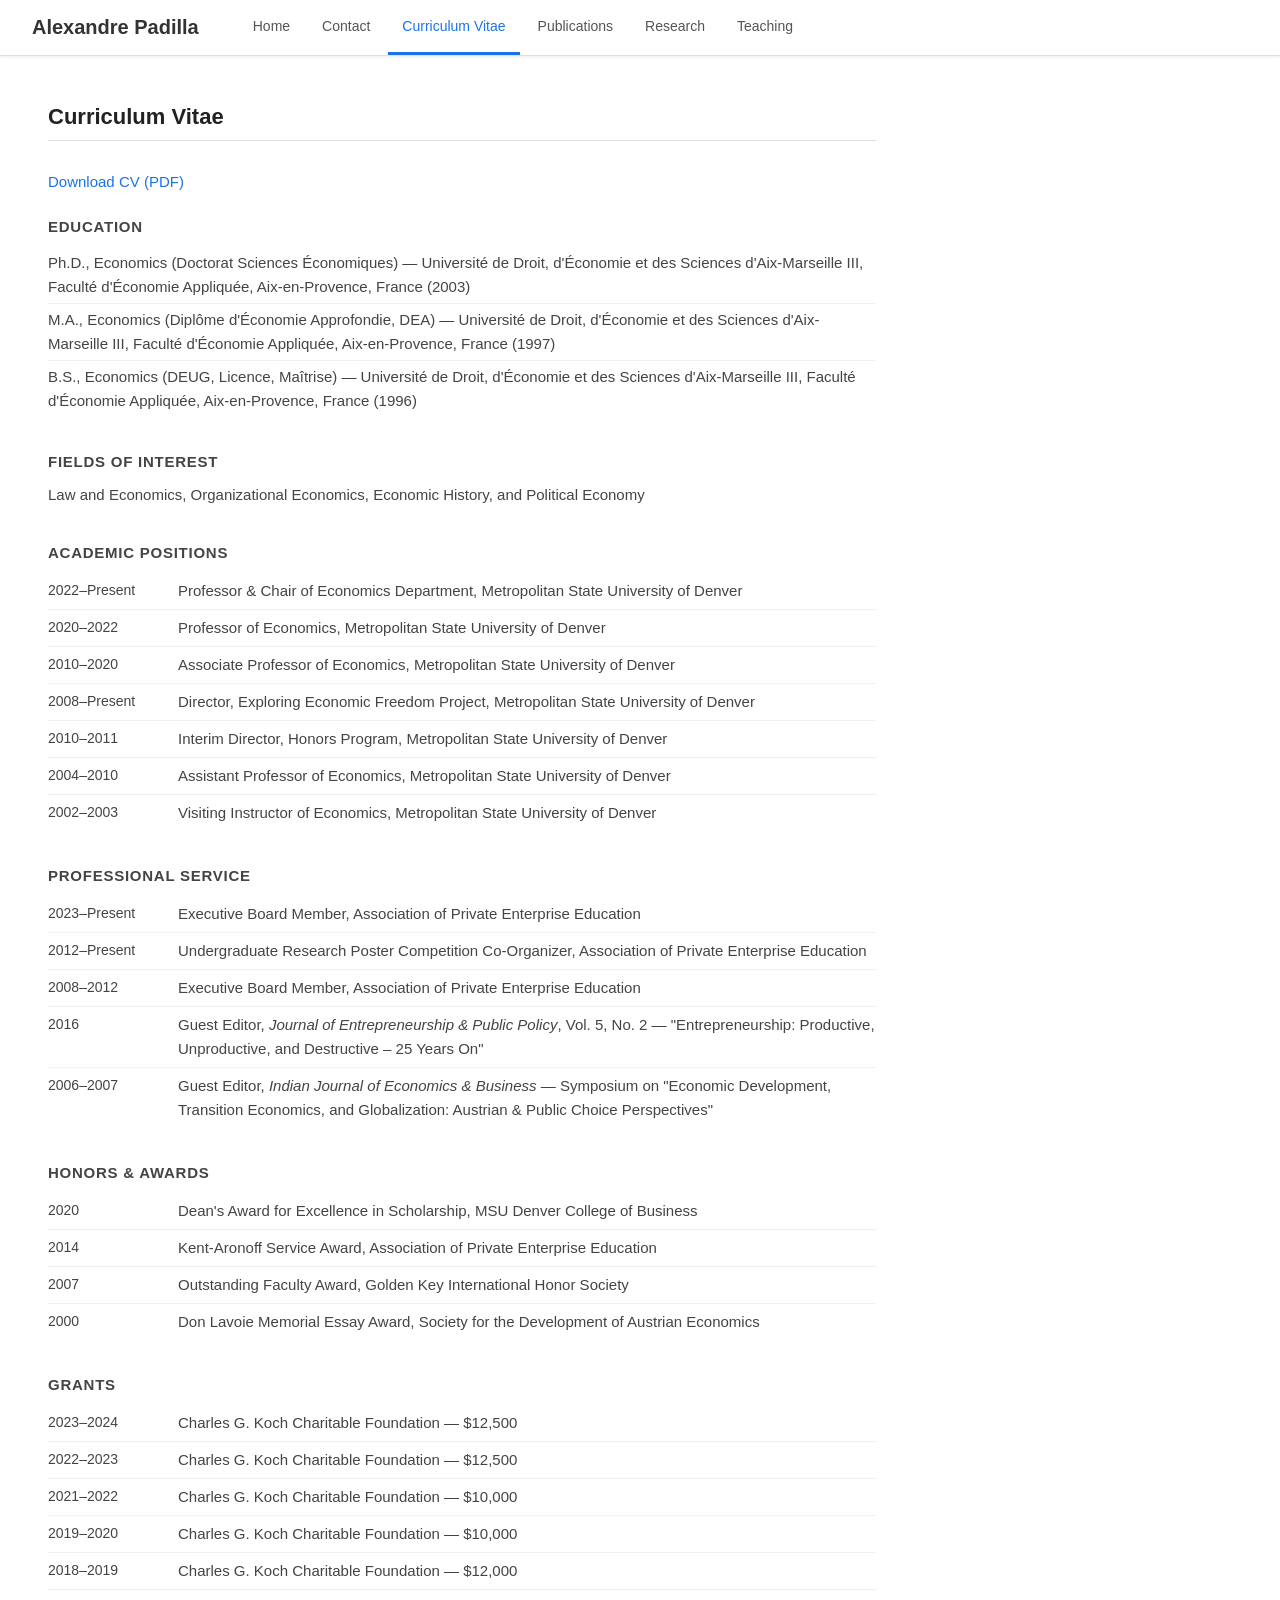
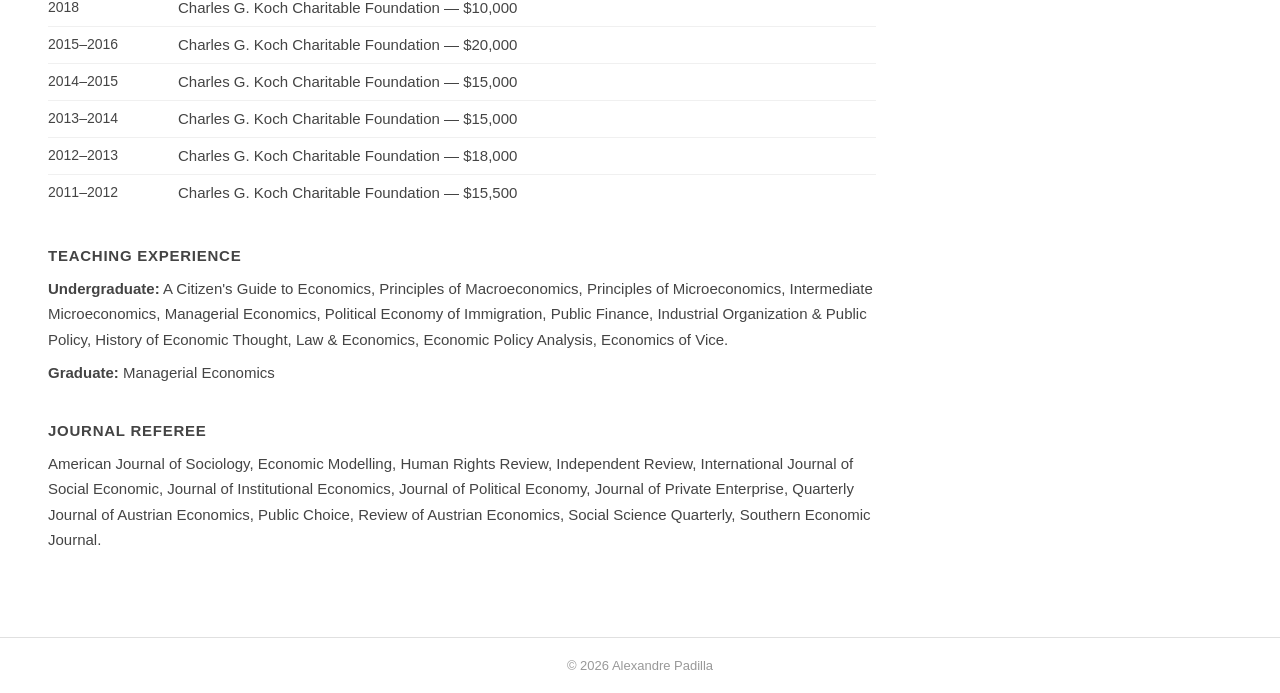
==== cv.html @ 39e92507 "Build out full website with all pages and content - Add all site pages: home, contact, CV, publicati" ====
<!DOCTYPE html>
<html lang="en">
<head>
  <meta charset="UTF-8" />
  <meta name="viewport" content="width=device-width, initial-scale=1.0" />
  <title>Curriculum Vitae – Alexandre Padilla</title>
  <link rel="stylesheet" href="styles.css" />
</head>
<body>

  <header>
    <div class="site-title">Alexandre Padilla</div>
    <nav>
      <ul>
        <li><a href="index.html">Home</a></li>
        <li><a href="contact.html">Contact</a></li>
        <li><a href="cv.html" class="active">Curriculum Vitae</a></li>
        <li><a href="publications.html">Publications</a></li>
        <li><a href="research.html">Research</a></li>
        <li><a href="teaching.html">Teaching</a></li>
      </ul>
    </nav>
  </header>

  <main>
    <h2 class="page-title">Curriculum Vitae</h2>

    <p style="margin-bottom: 28px;">
      <a href="Padilla_Alexandre_CV_2026-04-09.pdf" target="_blank" rel="noopener">Download CV (PDF)</a>
    </p>

    <section class="cv-section">
      <h3>Education</h3>
      <ul class="cv-list">
        <li>Ph.D., Economics (Doctorat Sciences Économiques) — Université de Droit, d'Économie et des Sciences d'Aix-Marseille III, Faculté d'Économie Appliquée, Aix-en-Provence, France (2003)</li>
        <li>M.A., Economics (Diplôme d'Économie Approfondie, DEA) — Université de Droit, d'Économie et des Sciences d'Aix-Marseille III, Faculté d'Économie Appliquée, Aix-en-Provence, France (1997)</li>
        <li>B.S., Economics (DEUG, Licence, Maîtrise) — Université de Droit, d'Économie et des Sciences d'Aix-Marseille III, Faculté d'Économie Appliquée, Aix-en-Provence, France (1996)</li>
      </ul>
    </section>

    <section class="cv-section">
      <h3>Fields of Interest</h3>
      <p>Law and Economics, Organizational Economics, Economic History, and Political Economy</p>
    </section>

    <section class="cv-section">
      <h3>Academic Positions</h3>
      <table class="cv-table">
        <tbody>
          <tr>
            <td class="cv-date">2022–Present</td>
            <td>Professor &amp; Chair of Economics Department, Metropolitan State University of Denver</td>
          </tr>
          <tr>
            <td class="cv-date">2020–2022</td>
            <td>Professor of Economics, Metropolitan State University of Denver</td>
          </tr>
          <tr>
            <td class="cv-date">2010–2020</td>
            <td>Associate Professor of Economics, Metropolitan State University of Denver</td>
          </tr>
          <tr>
            <td class="cv-date">2008–Present</td>
            <td>Director, Exploring Economic Freedom Project, Metropolitan State University of Denver</td>
          </tr>
          <tr>
            <td class="cv-date">2010–2011</td>
            <td>Interim Director, Honors Program, Metropolitan State University of Denver</td>
          </tr>
          <tr>
            <td class="cv-date">2004–2010</td>
            <td>Assistant Professor of Economics, Metropolitan State University of Denver</td>
          </tr>
          <tr>
            <td class="cv-date">2002–2003</td>
            <td>Visiting Instructor of Economics, Metropolitan State University of Denver</td>
          </tr>
        </tbody>
      </table>
    </section>

    <section class="cv-section">
      <h3>Professional Service</h3>
      <table class="cv-table">
        <tbody>
          <tr>
            <td class="cv-date">2023–Present</td>
            <td>Executive Board Member, Association of Private Enterprise Education</td>
          </tr>
          <tr>
            <td class="cv-date">2012–Present</td>
            <td>Undergraduate Research Poster Competition Co-Organizer, Association of Private Enterprise Education</td>
          </tr>
          <tr>
            <td class="cv-date">2008–2012</td>
            <td>Executive Board Member, Association of Private Enterprise Education</td>
          </tr>
          <tr>
            <td class="cv-date">2016</td>
            <td>Guest Editor, <em>Journal of Entrepreneurship &amp; Public Policy</em>, Vol. 5, No. 2 — "Entrepreneurship: Productive, Unproductive, and Destructive – 25 Years On"</td>
          </tr>
          <tr>
            <td class="cv-date">2006–2007</td>
            <td>Guest Editor, <em>Indian Journal of Economics &amp; Business</em> — Symposium on "Economic Development, Transition Economics, and Globalization: Austrian &amp; Public Choice Perspectives"</td>
          </tr>
        </tbody>
      </table>
    </section>

    <section class="cv-section">
      <h3>Honors &amp; Awards</h3>
      <table class="cv-table">
        <tbody>
          <tr>
            <td class="cv-date">2020</td>
            <td>Dean's Award for Excellence in Scholarship, MSU Denver College of Business</td>
          </tr>
          <tr>
            <td class="cv-date">2014</td>
            <td>Kent-Aronoff Service Award, Association of Private Enterprise Education</td>
          </tr>
          <tr>
            <td class="cv-date">2007</td>
            <td>Outstanding Faculty Award, Golden Key International Honor Society</td>
          </tr>
          <tr>
            <td class="cv-date">2000</td>
            <td>Don Lavoie Memorial Essay Award, Society for the Development of Austrian Economics</td>
          </tr>
        </tbody>
      </table>
    </section>

    <section class="cv-section">
      <h3>Grants</h3>
      <table class="cv-table">
        <tbody>
          <tr><td class="cv-date">2023–2024</td><td>Charles G. Koch Charitable Foundation — $12,500</td></tr>
          <tr><td class="cv-date">2022–2023</td><td>Charles G. Koch Charitable Foundation — $12,500</td></tr>
          <tr><td class="cv-date">2021–2022</td><td>Charles G. Koch Charitable Foundation — $10,000</td></tr>
          <tr><td class="cv-date">2019–2020</td><td>Charles G. Koch Charitable Foundation — $10,000</td></tr>
          <tr><td class="cv-date">2018–2019</td><td>Charles G. Koch Charitable Foundation — $12,000</td></tr>
          <tr><td class="cv-date">2018</td><td>Charles G. Koch Charitable Foundation — $10,000</td></tr>
          <tr><td class="cv-date">2015–2016</td><td>Charles G. Koch Charitable Foundation — $20,000</td></tr>
          <tr><td class="cv-date">2014–2015</td><td>Charles G. Koch Charitable Foundation — $15,000</td></tr>
          <tr><td class="cv-date">2013–2014</td><td>Charles G. Koch Charitable Foundation — $15,000</td></tr>
          <tr><td class="cv-date">2012–2013</td><td>Charles G. Koch Charitable Foundation — $18,000</td></tr>
          <tr><td class="cv-date">2011–2012</td><td>Charles G. Koch Charitable Foundation — $15,500</td></tr>
        </tbody>
      </table>
    </section>

    <section class="cv-section">
      <h3>Teaching Experience</h3>
      <p><strong>Undergraduate:</strong> A Citizen's Guide to Economics, Principles of Macroeconomics, Principles of Microeconomics, Intermediate Microeconomics, Managerial Economics, Political Economy of Immigration, Public Finance, Industrial Organization &amp; Public Policy, History of Economic Thought, Law &amp; Economics, Economic Policy Analysis, Economics of Vice.</p>
      <p><strong>Graduate:</strong> Managerial Economics</p>
    </section>

    <section class="cv-section">
      <h3>Journal Referee</h3>
      <p>American Journal of Sociology, Economic Modelling, Human Rights Review, Independent Review, International Journal of Social Economic, Journal of Institutional Economics, Journal of Political Economy, Journal of Private Enterprise, Quarterly Journal of Austrian Economics, Public Choice, Review of Austrian Economics, Social Science Quarterly, Southern Economic Journal.</p>
    </section>
  </main>

  <footer>
    <p>&copy; <span id="year"></span> Alexandre Padilla</p>
  </footer>

  <script>document.getElementById('year').textContent = new Date().getFullYear();</script>
</body>
</html>
---- styles.css ----
/* Reset & base */
*, *::before, *::after {
  box-sizing: border-box;
  margin: 0;
  padding: 0;
}

body {
  font-family: Arial, sans-serif;
  font-size: 15px;
  color: #333;
  background: #fff;
  min-height: 100vh;
  display: flex;
  flex-direction: column;
}

a {
  color: #1a73e8;
  text-decoration: none;
}

a:hover {
  text-decoration: underline;
}

/* Header */
header {
  background: #fff;
  border-bottom: 1px solid #e0e0e0;
  padding: 0 32px;
  display: flex;
  align-items: center;
  gap: 40px;
  position: sticky;
  top: 0;
  z-index: 100;
  box-shadow: 0 1px 3px rgba(0,0,0,0.08);
}

.site-title {
  font-size: 20px;
  font-weight: 600;
  color: #333;
  white-space: nowrap;
  padding: 16px 0;
}

nav ul {
  list-style: none;
  display: flex;
  gap: 4px;
}

nav ul li a {
  display: block;
  padding: 18px 14px;
  color: #555;
  font-size: 14px;
  border-bottom: 3px solid transparent;
  transition: color 0.15s, border-color 0.15s;
}

nav ul li a:hover,
nav ul li a.active {
  color: #1a73e8;
  border-bottom-color: #1a73e8;
  text-decoration: none;
}

/* Main */
main {
  flex: 1;
  max-width: 860px;
  width: 100%;
  margin: 48px auto 48px 48px;
  padding: 0 32px 0 0;
}

/* Profile section */
.profile-section {
  display: flex;
  gap: 40px;
  align-items: flex-start;
}

.profile-photo {
  width: 200px;
  height: auto;
  border-radius: 4px;
  flex-shrink: 0;
}

/* Placeholder if image is missing */
.profile-photo[src="profile.jpg"]:not([complete]) {
  display: block;
}

.profile-info h1 {
  font-size: 26px;
  font-weight: 600;
  color: #222;
  margin-bottom: 6px;
}

.profile-info .title {
  font-size: 16px;
  font-weight: 600;
  color: #444;
  margin-bottom: 2px;
}

.profile-info .institution {
  font-size: 15px;
  color: #666;
  margin-bottom: 16px;
}

.profile-info p {
  margin-bottom: 12px;
  line-height: 1.6;
  color: #444;
}

.contact-links {
  margin: 16px 0;
}

.contact-links p {
  margin-bottom: 6px;
}

.education {
  font-size: 14px;
  color: #555;
  font-style: italic;
}

/* Inner page title */
.page-title {
  font-size: 22px;
  font-weight: 600;
  color: #222;
  margin-bottom: 32px;
  padding-bottom: 10px;
  border-bottom: 1px solid #e0e0e0;
}

/* CV / content sections */
.cv-section {
  margin-bottom: 36px;
}

.cv-section h3 {
  font-size: 15px;
  font-weight: 700;
  text-transform: uppercase;
  letter-spacing: 0.05em;
  color: #444;
  margin-bottom: 12px;
}

.cv-section p {
  line-height: 1.7;
  color: #444;
  margin-bottom: 8px;
}

.cv-list {
  list-style: none;
  padding: 0;
}

.cv-list li {
  padding: 4px 0;
  line-height: 1.6;
  color: #444;
  border-bottom: 1px solid #f0f0f0;
}

.cv-list li:last-child {
  border-bottom: none;
}

/* CV table (dates + descriptions) */
.cv-table {
  width: 100%;
  border-collapse: collapse;
}

.cv-table td {
  padding: 6px 0;
  vertical-align: top;
  line-height: 1.6;
  color: #444;
  border-bottom: 1px solid #f0f0f0;
}

.cv-table tr:last-child td {
  border-bottom: none;
}

.cv-date {
  white-space: nowrap;
  width: 130px;
  color: #777;
  font-size: 14px;
  padding-right: 20px;
}

/* Publications list */
.pub-list {
  padding-left: 0;
  list-style: none;
  counter-reset: pub-counter;
}

.pub-list li {
  counter-increment: pub-counter;
  padding: 10px 0 10px 36px;
  position: relative;
  border-bottom: 1px solid #f0f0f0;
  line-height: 1.65;
  color: #444;
}

.pub-list li:last-child {
  border-bottom: none;
}

.pub-list li::before {
  content: "[" counter(pub-counter) "]";
  position: absolute;
  left: 0;
  top: 10px;
  color: #777;
  font-size: 13px;
  min-width: 30px;
}

.pub-list em {
  color: #333;
}

.pub-meta {
  display: block;
  font-size: 13px;
  color: #666;
  margin-top: 2px;
}

/* Links page */
.link-section {
  margin-bottom: 28px;
}

.link-section h3 {
  font-size: 15px;
  font-weight: 700;
  text-transform: uppercase;
  letter-spacing: 0.05em;
  color: #444;
  margin-bottom: 10px;
}

.link-list {
  list-style: none;
  padding: 0;
}

.link-list li {
  padding: 5px 0;
  border-bottom: 1px solid #f0f0f0;
}

.link-list li:last-child {
  border-bottom: none;
}

/* Contact page address */
address {
  font-style: normal;
  line-height: 1.8;
  color: #444;
  margin-top: 4px;
}

.content-block {
  margin-bottom: 24px;
  line-height: 1.7;
  color: #444;
}

/* Footer */
footer {
  text-align: center;
  padding: 20px 32px;
  font-size: 13px;
  color: #999;
  border-top: 1px solid #e0e0e0;
}

/* Responsive */
@media (max-width: 620px) {
  header {
    flex-direction: column;
    align-items: flex-start;
    padding: 0 16px;
    gap: 0;
  }

  nav ul {
    flex-wrap: wrap;
    gap: 0;
    padding-bottom: 8px;
  }

  nav ul li a {
    padding: 10px 10px;
    font-size: 13px;
  }

  main {
    margin: 28px auto;
    padding: 0 16px;
  }

  .profile-section {
    flex-direction: column;
    gap: 24px;
  }

  .profile-photo {
    width: 150px;
    height: auto;
  }
}
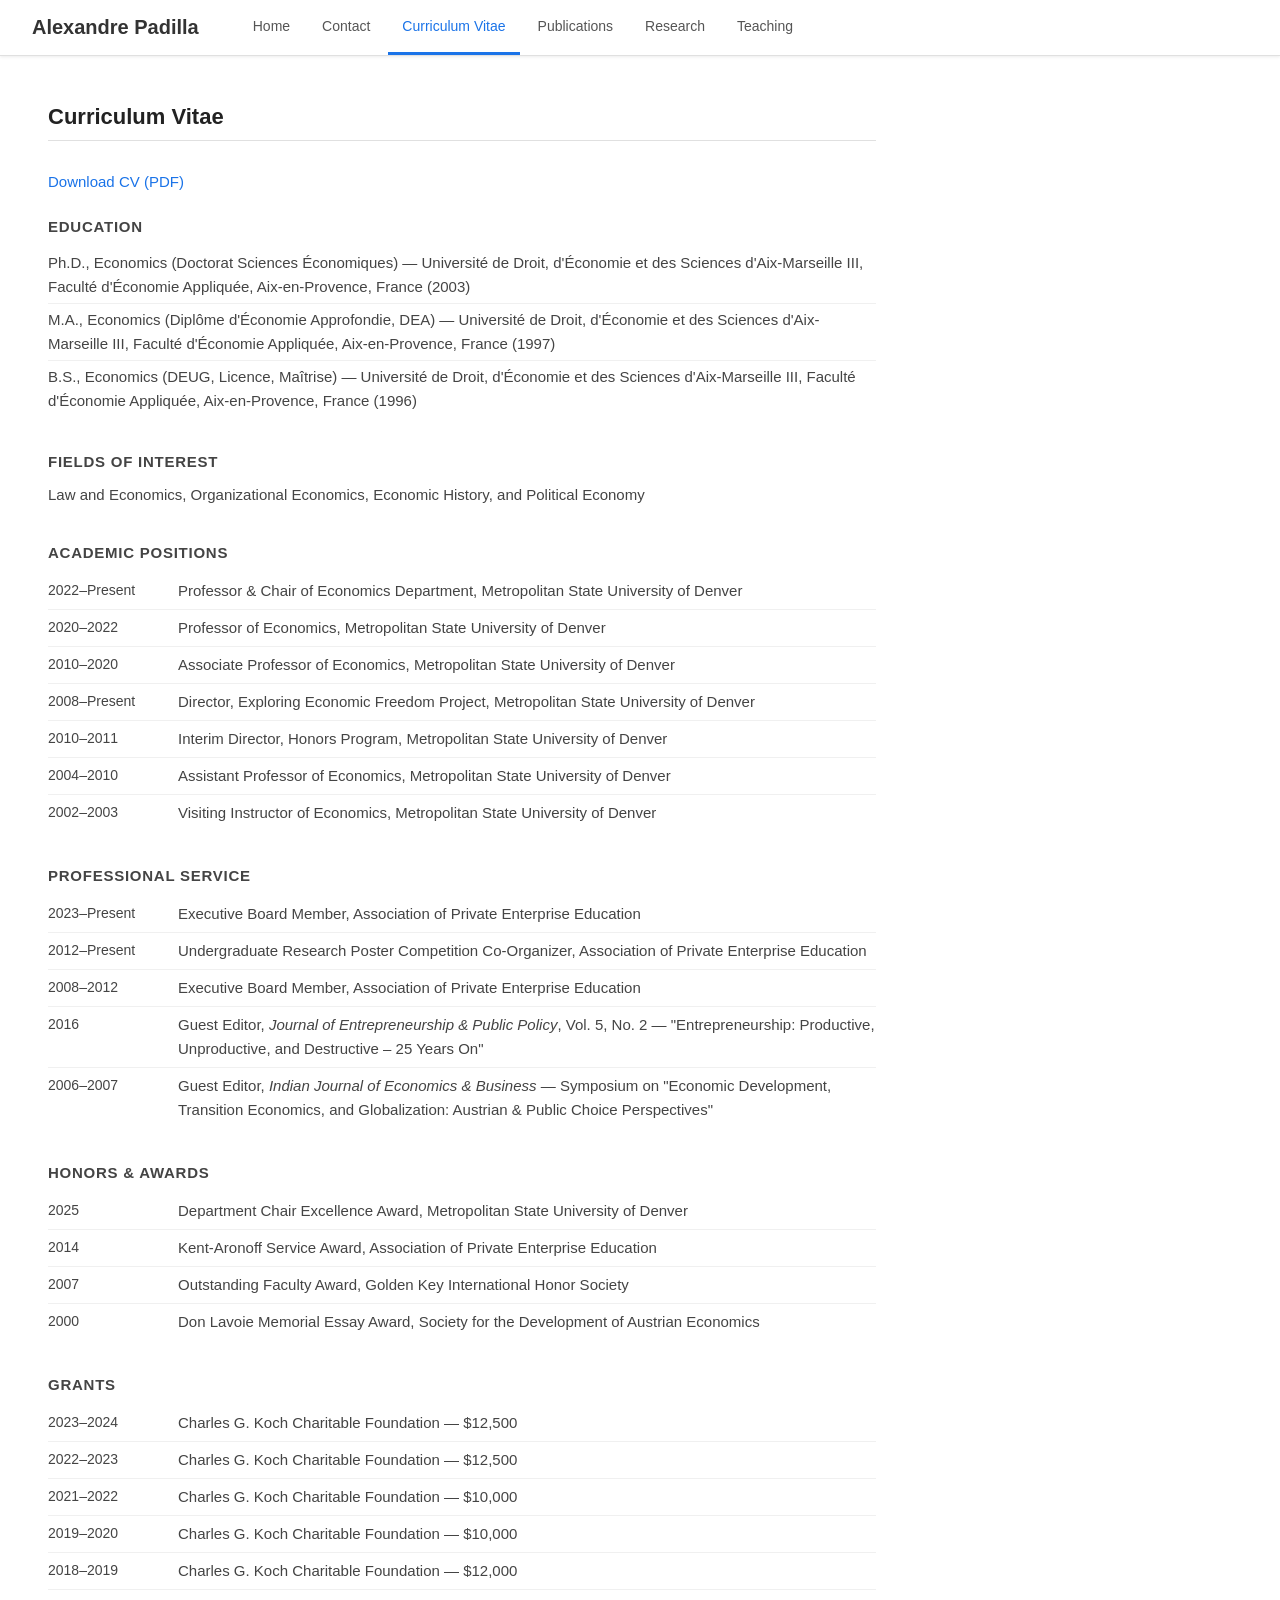
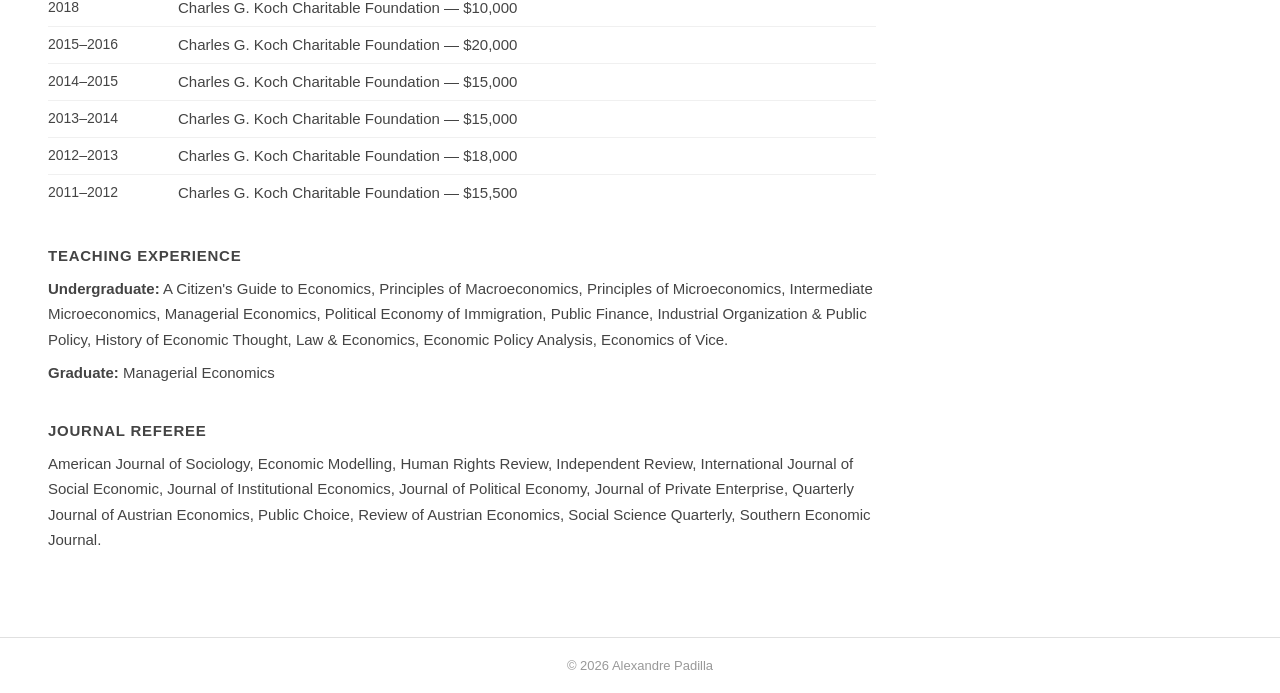
==== commit 6bc6218f: "Correct 2020 Dean's Award entry to 2025 Department Chair Excellence Award Co-Authored-By: Claude Opu" ====
--- a/cv.html
+++ b/cv.html
@@ -112,8 +112,8 @@
       <table class="cv-table">
         <tbody>
           <tr>
-            <td class="cv-date">2020</td>
-            <td>Dean's Award for Excellence in Scholarship, MSU Denver College of Business</td>
+            <td class="cv-date">2025</td>
+            <td>Department Chair Excellence Award, Metropolitan State University of Denver</td>
           </tr>
           <tr>
             <td class="cv-date">2014</td>
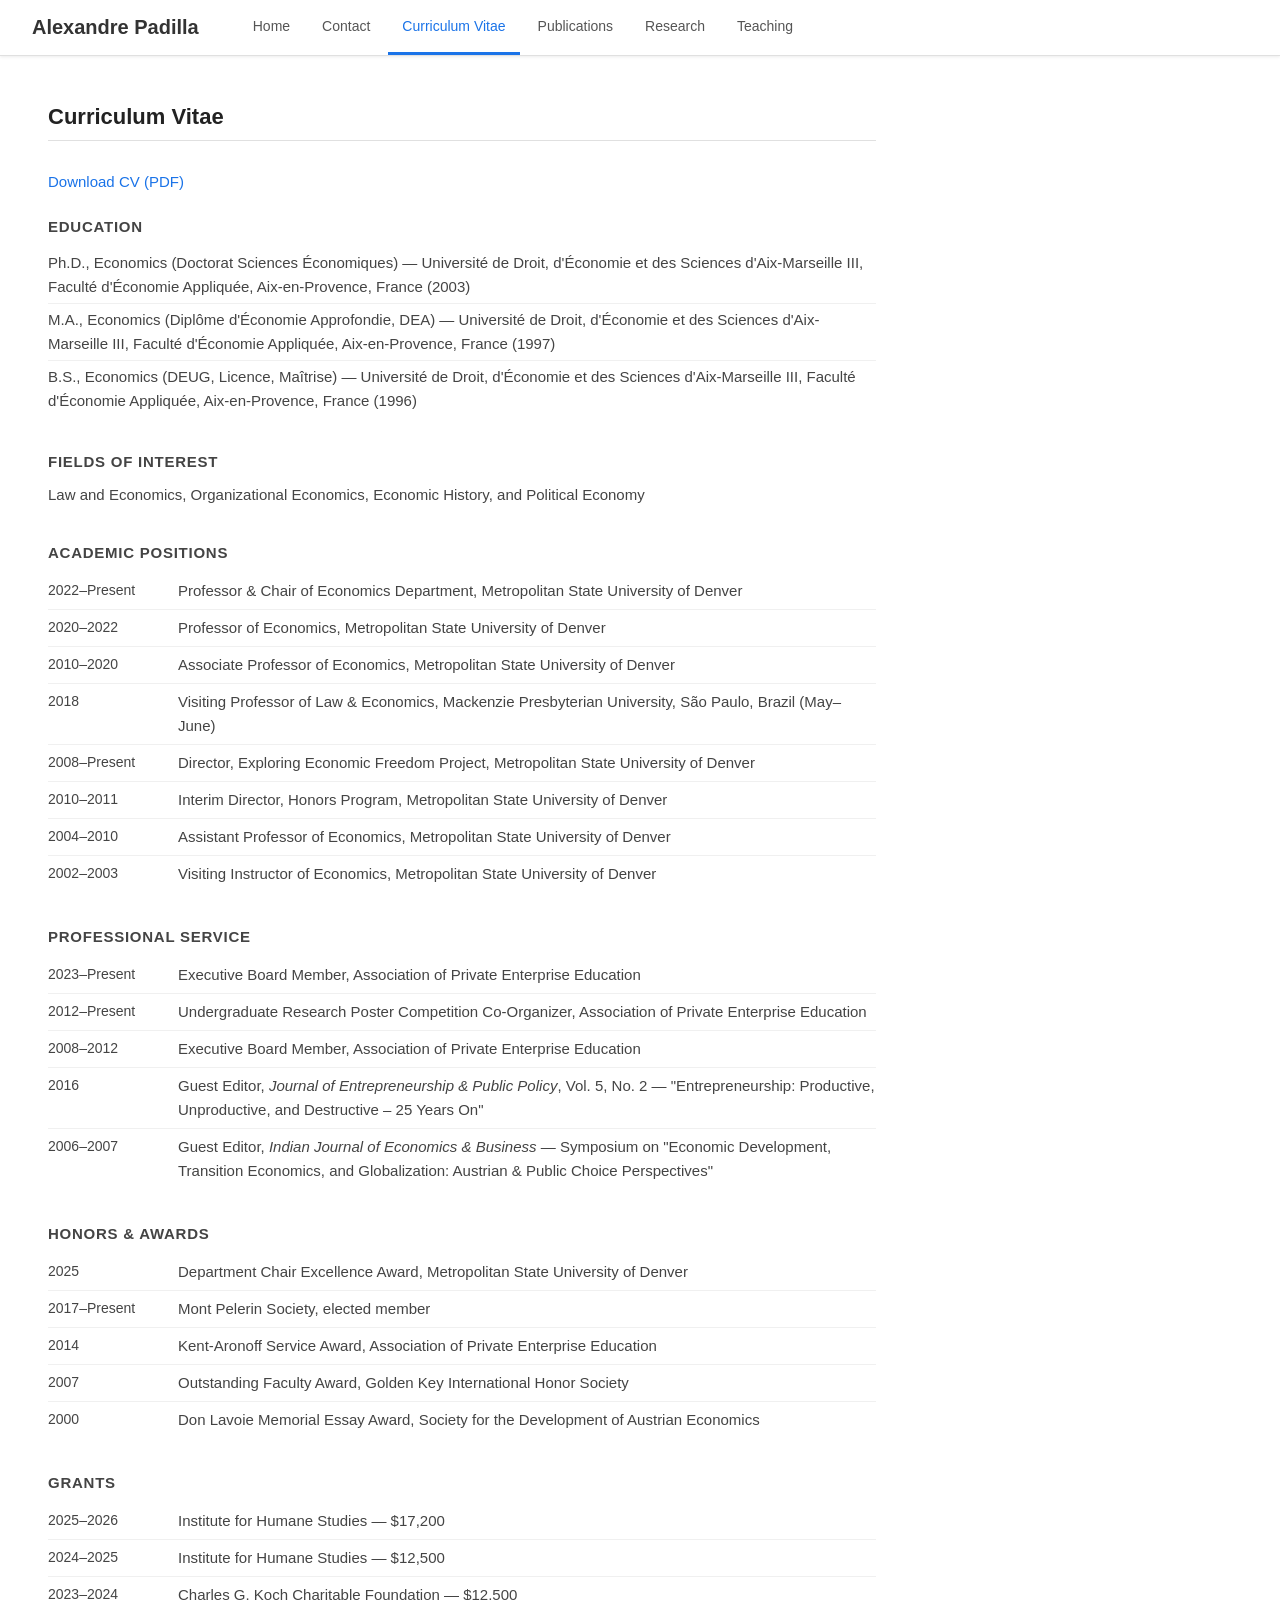
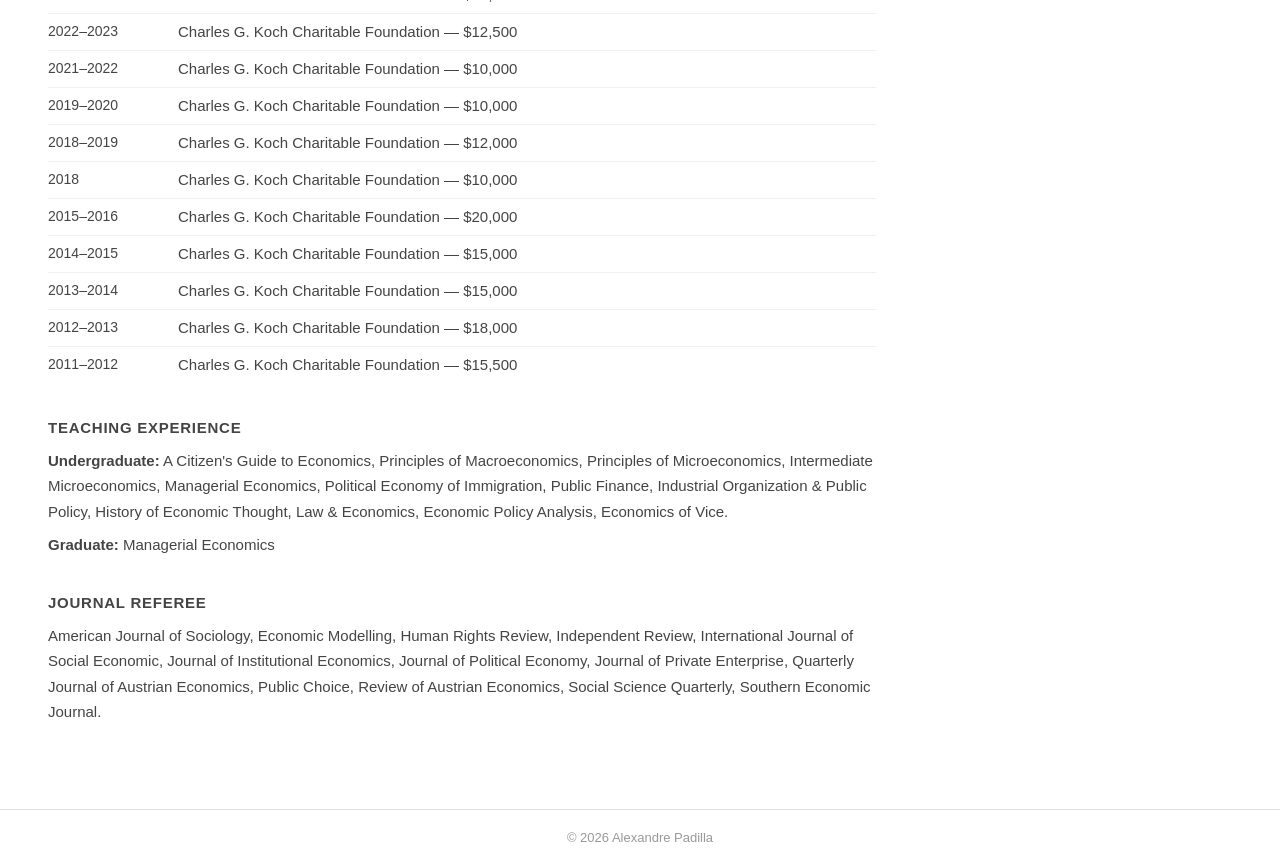
==== commit c3627822: "Add Brazil visiting professorship, MPS membership, and recent IHS grants to CV Co-Authored-By: Claud" ====
--- a/cv.html
+++ b/cv.html
@@ -60,6 +60,10 @@
             <td>Associate Professor of Economics, Metropolitan State University of Denver</td>
           </tr>
           <tr>
+            <td class="cv-date">2018</td>
+            <td>Visiting Professor of Law &amp; Economics, Mackenzie Presbyterian University, São Paulo, Brazil (May–June)</td>
+          </tr>
+          <tr>
             <td class="cv-date">2008–Present</td>
             <td>Director, Exploring Economic Freedom Project, Metropolitan State University of Denver</td>
           </tr>
@@ -116,6 +120,10 @@
             <td>Department Chair Excellence Award, Metropolitan State University of Denver</td>
           </tr>
           <tr>
+            <td class="cv-date">2017–Present</td>
+            <td>Mont Pelerin Society, elected member</td>
+          </tr>
+          <tr>
             <td class="cv-date">2014</td>
             <td>Kent-Aronoff Service Award, Association of Private Enterprise Education</td>
           </tr>
@@ -135,6 +143,8 @@
       <h3>Grants</h3>
       <table class="cv-table">
         <tbody>
+          <tr><td class="cv-date">2025–2026</td><td>Institute for Humane Studies — $17,200</td></tr>
+          <tr><td class="cv-date">2024–2025</td><td>Institute for Humane Studies — $12,500</td></tr>
           <tr><td class="cv-date">2023–2024</td><td>Charles G. Koch Charitable Foundation — $12,500</td></tr>
           <tr><td class="cv-date">2022–2023</td><td>Charles G. Koch Charitable Foundation — $12,500</td></tr>
           <tr><td class="cv-date">2021–2022</td><td>Charles G. Koch Charitable Foundation — $10,000</td></tr>
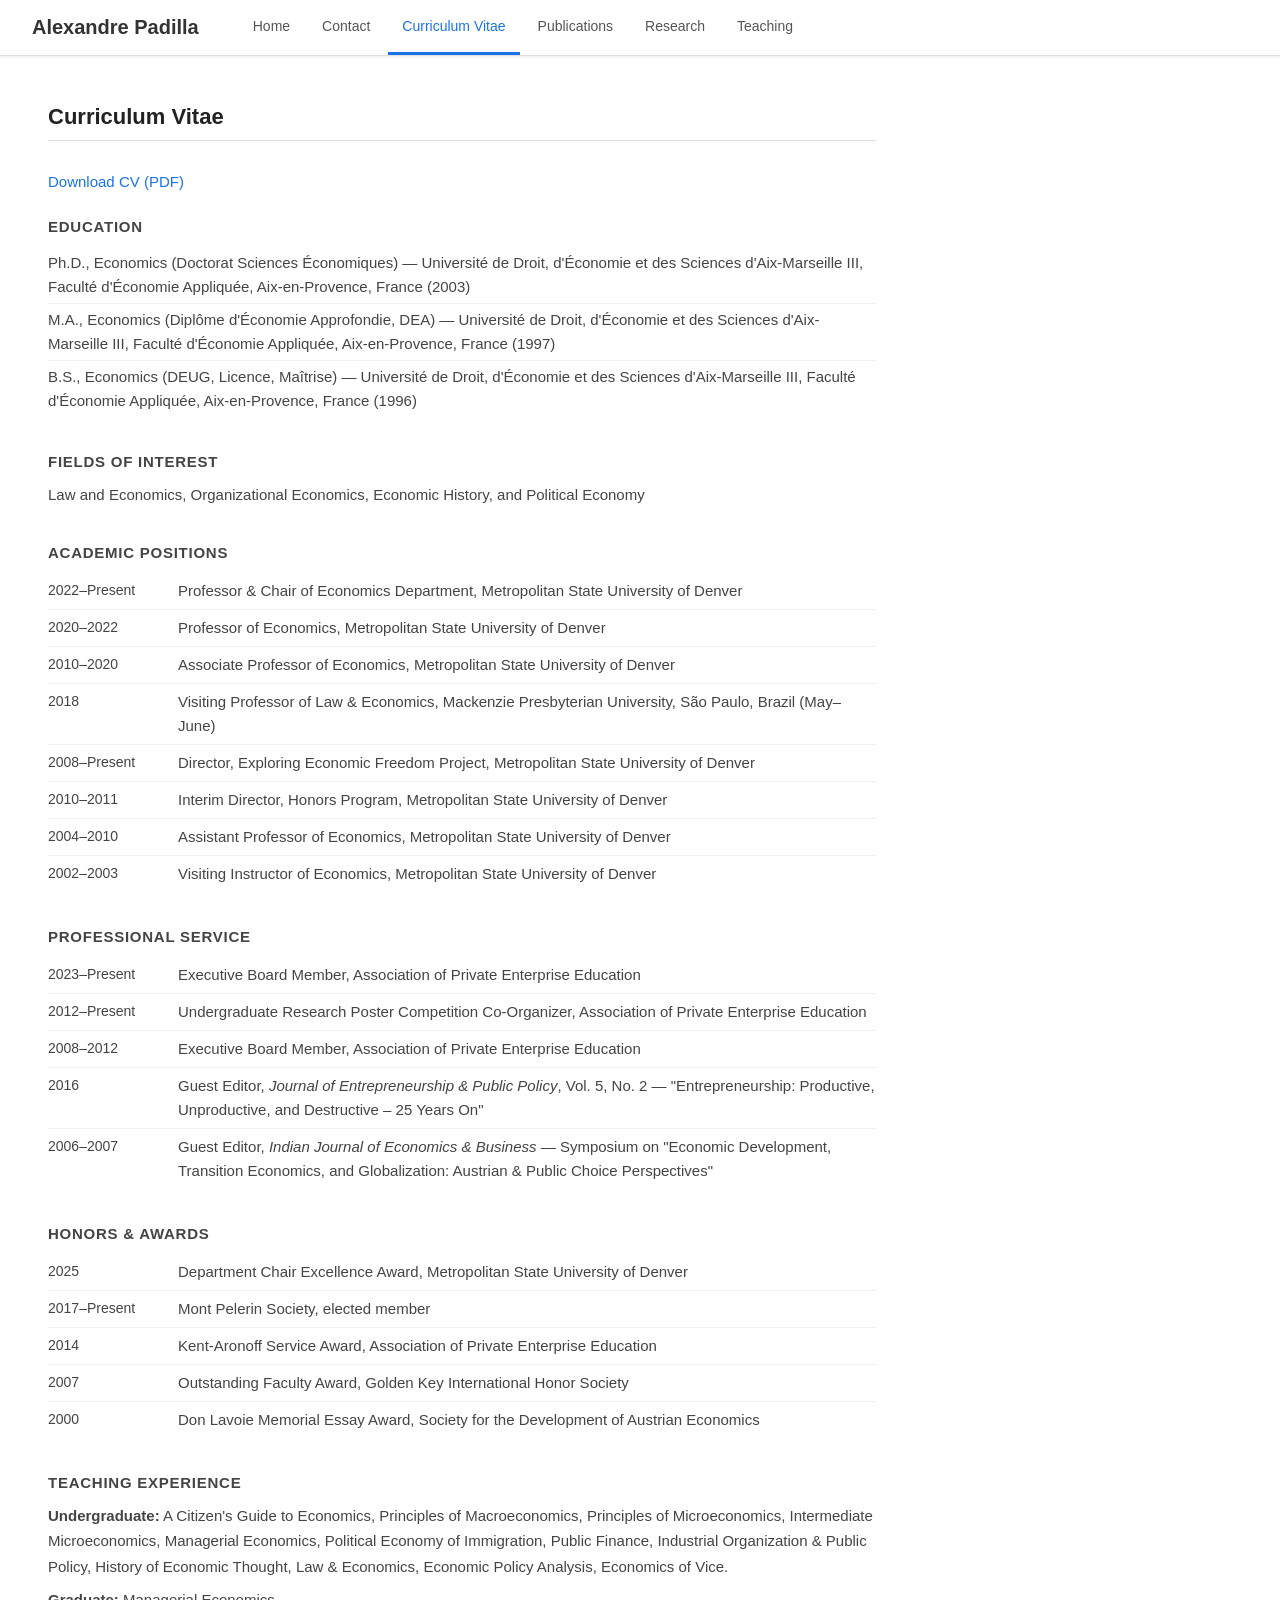
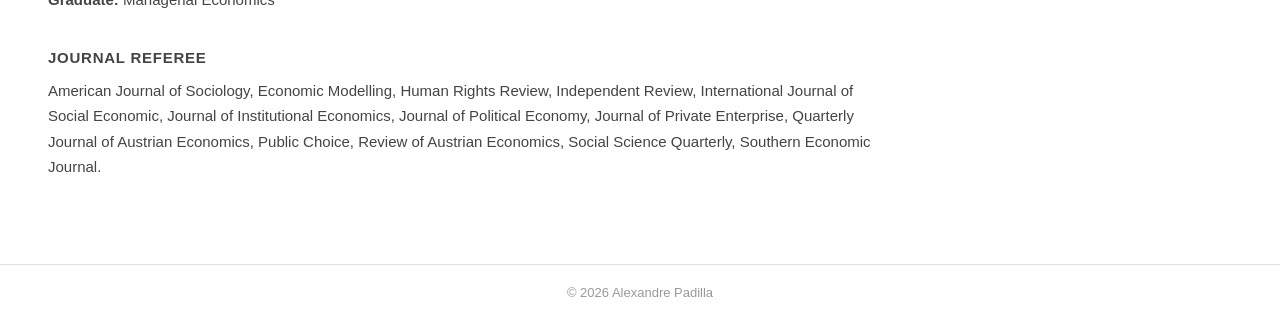
==== commit 926f59c4: "Remove Grants section from CV Co-Authored-By: Claude Opus 4.7 <noreply@anthropic.com>" ====
--- a/cv.html
+++ b/cv.html
@@ -140,27 +140,6 @@
     </section>
 
     <section class="cv-section">
-      <h3>Grants</h3>
-      <table class="cv-table">
-        <tbody>
-          <tr><td class="cv-date">2025–2026</td><td>Institute for Humane Studies — $17,200</td></tr>
-          <tr><td class="cv-date">2024–2025</td><td>Institute for Humane Studies — $12,500</td></tr>
-          <tr><td class="cv-date">2023–2024</td><td>Charles G. Koch Charitable Foundation — $12,500</td></tr>
-          <tr><td class="cv-date">2022–2023</td><td>Charles G. Koch Charitable Foundation — $12,500</td></tr>
-          <tr><td class="cv-date">2021–2022</td><td>Charles G. Koch Charitable Foundation — $10,000</td></tr>
-          <tr><td class="cv-date">2019–2020</td><td>Charles G. Koch Charitable Foundation — $10,000</td></tr>
-          <tr><td class="cv-date">2018–2019</td><td>Charles G. Koch Charitable Foundation — $12,000</td></tr>
-          <tr><td class="cv-date">2018</td><td>Charles G. Koch Charitable Foundation — $10,000</td></tr>
-          <tr><td class="cv-date">2015–2016</td><td>Charles G. Koch Charitable Foundation — $20,000</td></tr>
-          <tr><td class="cv-date">2014–2015</td><td>Charles G. Koch Charitable Foundation — $15,000</td></tr>
-          <tr><td class="cv-date">2013–2014</td><td>Charles G. Koch Charitable Foundation — $15,000</td></tr>
-          <tr><td class="cv-date">2012–2013</td><td>Charles G. Koch Charitable Foundation — $18,000</td></tr>
-          <tr><td class="cv-date">2011–2012</td><td>Charles G. Koch Charitable Foundation — $15,500</td></tr>
-        </tbody>
-      </table>
-    </section>
-
-    <section class="cv-section">
       <h3>Teaching Experience</h3>
       <p><strong>Undergraduate:</strong> A Citizen's Guide to Economics, Principles of Macroeconomics, Principles of Microeconomics, Intermediate Microeconomics, Managerial Economics, Political Economy of Immigration, Public Finance, Industrial Organization &amp; Public Policy, History of Economic Thought, Law &amp; Economics, Economic Policy Analysis, Economics of Vice.</p>
       <p><strong>Graduate:</strong> Managerial Economics</p>
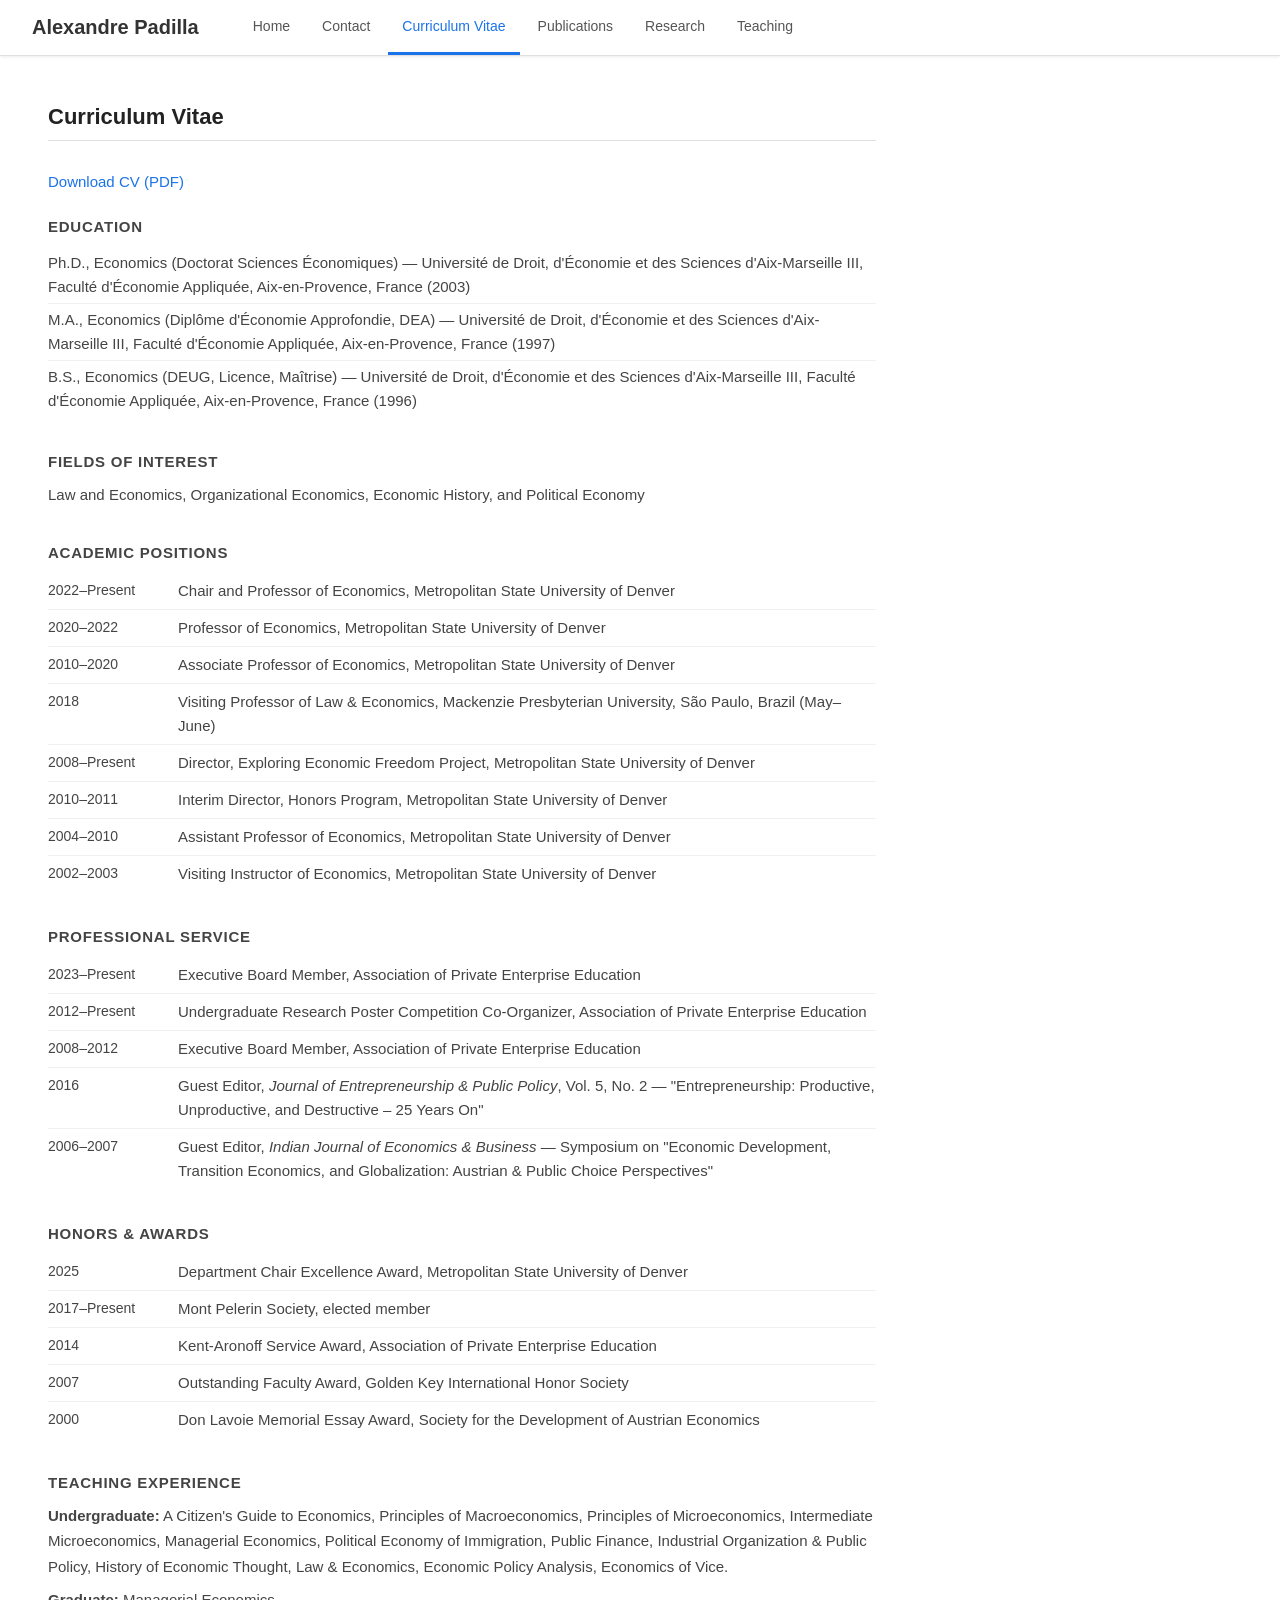
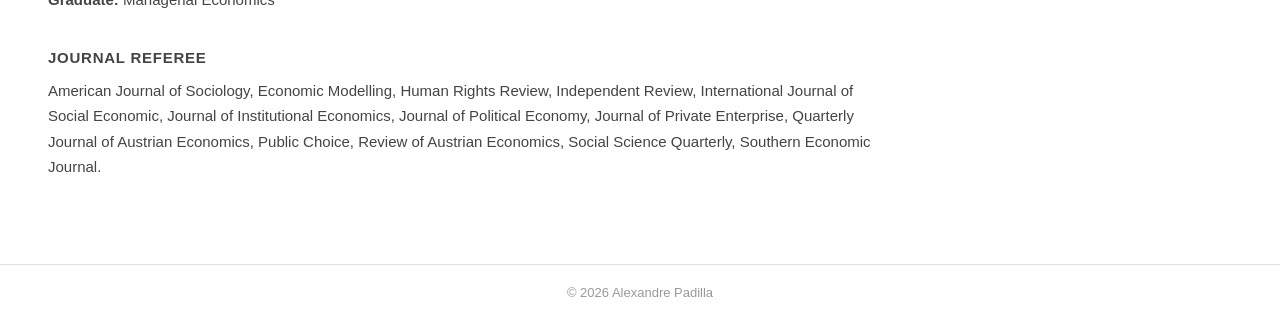
==== commit c7d99f55: "Update current title to "Chair and Professor of Economics" Co-Authored-By: Claude Opus 4.7 <noreply@" ====
--- a/cv.html
+++ b/cv.html
@@ -49,7 +49,7 @@
         <tbody>
           <tr>
             <td class="cv-date">2022–Present</td>
-            <td>Professor &amp; Chair of Economics Department, Metropolitan State University of Denver</td>
+            <td>Chair and Professor of Economics, Metropolitan State University of Denver</td>
           </tr>
           <tr>
             <td class="cv-date">2020–2022</td>
